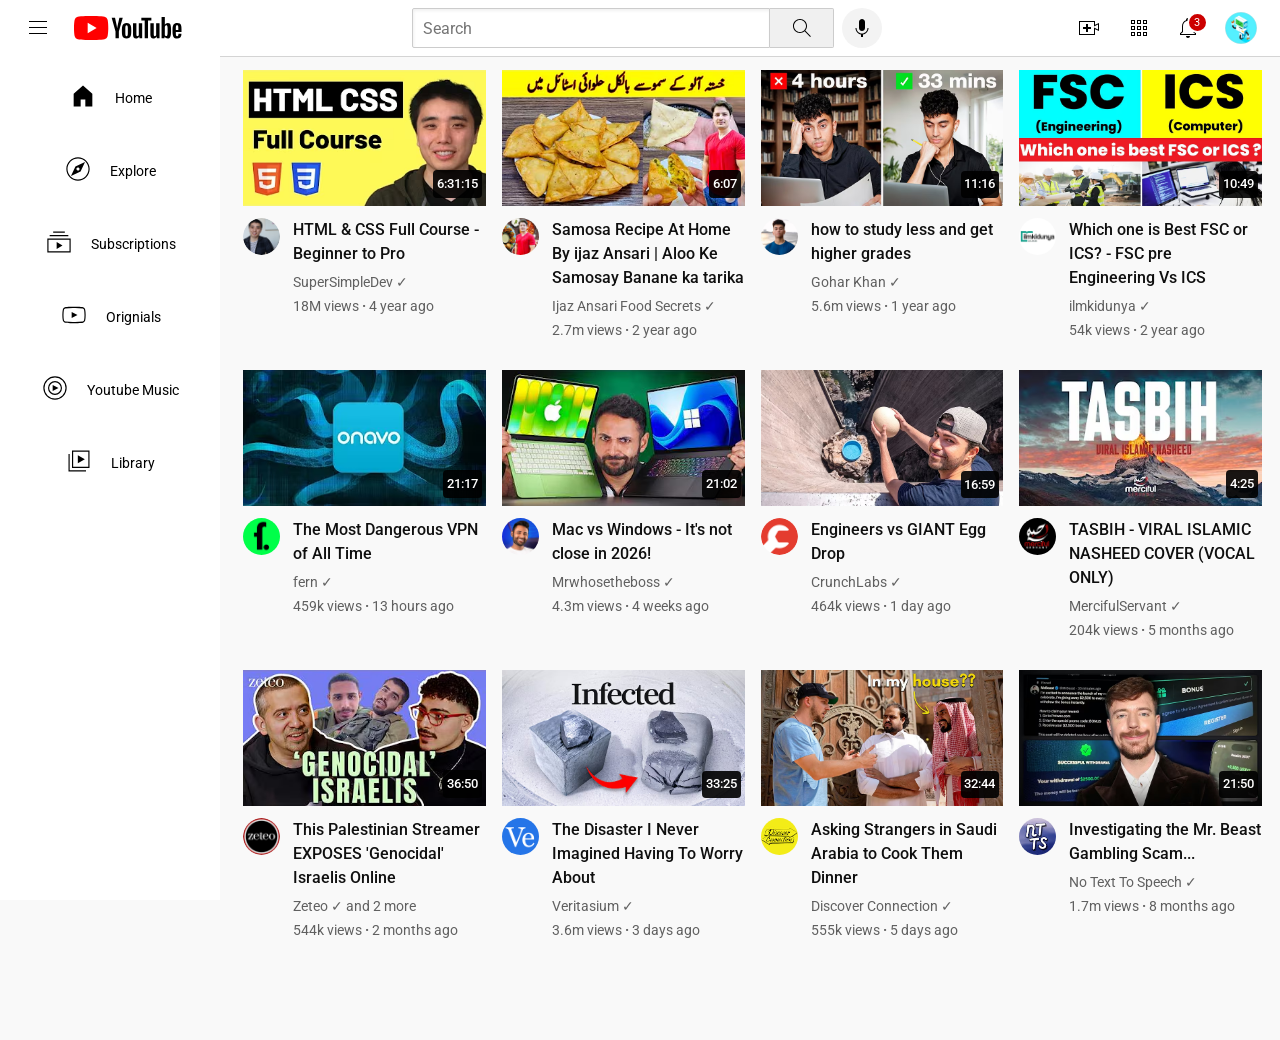
==== index.html @ 082766e8 "initial commit" ====
<!doctype html>
<html lang="en">
  <head>
    <meta charset="UTF-8" />
    <meta name="viewport" content="width=device-width, initial-scale=1.0" />
    <title>Youtube.com clone</title>

    <link rel="preconnect" href="https://fonts.googleapis.com" />
    <link rel="preconnect" href="https://fonts.gstatic.com" crossorigin />
    <link
      href="https://fonts.googleapis.com/css2?family=Roboto:wght@400;500;700&display=swap"
      rel="stylesheet"
    />
    <link rel="stylesheet" href="styles/video.css" />
    <link rel="stylesheet" href="styles/header.css" />
    <link rel="stylesheet" href="styles/general.css" />
    <link rel="stylesheet" href="styles/sidebar.css" />
  </head>

  <body>
    <header class="header">
      <div class="left-section">
        <div class="menu-container">
          <img
            class="hamburger-menu"
            src="yt-icons/hamburger-menu.svg"
            alt="Hamburger Icon"
          />
          <div class="tooltips">Menu</div>
        </div>
        <div class="youtube-logo-container">
          <a class="youtube-logo-link" href="youtube.html">
            <img
              class="youtube-logo"
              src="yt-icons/youtube-logo.svg"
              alt="Youtube Icon"
            />
          </a>
          <div class="tooltips">Youtube Home</div>
        </div>
      </div>
      <div class="middle-section">
        <input type="text" placeholder="Search" class="yt-search-bar" />
        <button class="search-btn">
          <img
            class="search-icon"
            src="yt-icons/search.svg"
            alt="Search Icon"
          />
          <div class="tooltips">Search</div>
        </button>
        <button class="voice-search-btn">
          <img
            class="voice-search-icon"
            src="yt-icons/voice-search-icon.svg"
            alt="Voice Search Icon"
          />
          <div class="tooltips">Search with your voice</div>
        </button>
      </div>
      <div class="right-section">
        <div class="upload-icon-container">
          <img
            class="yt-upload-icon"
            src="yt-icons/upload.svg"
            alt="Youtube Upload Icon"
          />
          <div class="tooltips">Create</div>
        </div>
        <div class="apps-icon-container">
          <img
            class="yt-app-icon"
            src="yt-icons/youtube-apps.svg"
            alt="Youtube Apps Icon"
          />
          <div class="tooltips">YouTube apps</div>
        </div>
        <div class="notifications-container">
          <img
            class="yt-notification-icon"
            src="yt-icons/notifications.svg"
            alt="Youtube Notification Icon"
          />
          <p class="notification-count">3</p>
          <div class="tooltips">Notifications</div>
        </div>
        <img
          class="user-profile-logo"
          src="yt-author-logo/my-profile.png"
          alt="My Youtube Profile Icon"
          title="Account"
        />
      </div>
    </header>

    <nav class="sidebar">
      <div class="sidebar-link">
        <img src="yt-icons/home.svg" alt="Home Sidebar Link" />
        <div>Home</div>
      </div>
      <div class="sidebar-link">
        <img src="yt-icons/explore.svg" alt="Explore Sidebar Link" />
        <div>Explore</div>
      </div>
      <div class="sidebar-link">
        <img src="yt-icons/subscriptions.svg" alt="Subscription Sidebar Link" />
        <div>Subscriptions</div>
      </div>
      <div class="sidebar-link">
        <img src="yt-icons/originals.svg" alt="Original Sidebar Link" />
        <div>Orignials</div>
      </div>
      <div class="sidebar-link">
        <img
          src="yt-icons/youtube-music.svg"
          alt="Youtube Music Sidebar Link"
        />
        <div>Youtube Music</div>
      </div>
      <div class="sidebar-link">
        <img src="yt-icons/library.svg" alt="Youtube Library Sidebar Link" />
        <div>Library</div>
      </div>
    </nav>

    <main>
      <section class="video-grid">
        <div class="yt-video-preview">
          <div class="thumbnail-container">
            <a href="videos/video1.html" target="_blank">
              <img
                class="thumbnails"
                src="thumbnails/thumbnail-1.jpg"
                alt="video-thumbnail"
              />
            </a>
            <div class="video-time">6:31:15</div>
          </div>
          <div class="video-info-grid">
            <div class="channel-info-container">
              <a href="https://www.youtube.com/@SuperSimpleDev">
                <img
                  src="yt-author-logo/yt-author-logo1.jpg"
                  alt="author-logo"
                  class="yt-author-logo"
                />
                <div class="channel-pic-ut">
                  <img
                    src="yt-author-logo/yt-author-logo1.jpg"
                    alt="author-logo"
                  />
                  <div class="channel-text-ut">
                    <p class="ut-yt-name">SuperSimpleDev</p>
                    <p class="ut-subscriber-count">794k subscribers</p>
                  </div>
                </div>
              </a>
            </div>
            <div class="video-info">
              <a href="videos/video1.html" target="_blank">
                <p class="yt-video-title">
                  HTML & CSS Full Course - Beginner to Pro
                </p>
              </a>

              <a href="https://www.youtube.com/@SuperSimpleDev">
                <p class="yt-video-author">SuperSimpleDev &#10003;</p>
              </a>
              <p class="yt-video-stats">18M views <b>&#183;</b> 4 year ago</p>
            </div>
          </div>
        </div>
        <div class="yt-video-preview">
          <div class="thumbnail-container">
            <a href="videos/video2.html" target="_blank">
              <img
                class="thumbnails"
                src="thumbnails/thumbnail-2.jpg"
                alt="video-thumbnail"
              />
            </a>
            <div class="video-time">6:07</div>
          </div>
          <div class="video-info-grid">
            <div class="channel-info-container">
              <a href="https://www.youtube.com/@IjazAnsariFoodSecrets">
                <img
                  src="yt-author-logo/yt-author-logo2.jpg"
                  alt="author-logo"
                  class="yt-author-logo"
                />
              </a>
              <div class="channel-pic-ut">
                <img
                  src="yt-author-logo/yt-author-logo2.jpg"
                  alt="author-logo"
                />
                <div class="channel-text-ut">
                  <p class="ut-yt-name">Ijaz Ansari Food Secrets</p>
                  <p class="ut-subscriber-count">8.06M subscribers</p>
                </div>
              </div>
            </div>
            <div class="video-info">
              <a href="videos/video2.html" target="_blank">
                <p class="yt-video-title">
                  Samosa Recipe At Home By ijaz Ansari | Aloo Ke Samosay Banane
                  ka tarika
                </p>
              </a>
              <a href="https://www.youtube.com/@IjazAnsariFoodSecrets">
                <p class="yt-video-author">Ijaz Ansari Food Secrets &#10003;</p>
              </a>
              <p class="yt-video-stats">2.7m views <b>&#183;</b> 2 year ago</p>
            </div>
          </div>
        </div>
        <div class="yt-video-preview">
          <div class="thumbnail-container">
            <a href="videos/video3.html" target="_blank">
              <img
                class="thumbnails"
                src="thumbnails/thumbnail-3.jpg"
                alt="video-thumbnail"
              />
            </a>
            <div class="video-time">11:16</div>
          </div>
          <div class="video-info-grid">
            <div class="channel-info-container">
              <a href="https://www.youtube.com/@goharsguide">
                <img
                  src="yt-author-logo/yt-author-logo3.jpg"
                  alt="author-logo"
                  class="yt-author-logo"
                />
              </a>
              <div class="channel-pic-ut">
                <img
                  src="yt-author-logo/yt-author-logo3.jpg"
                  alt="author-logo"
                />
                <div class="channel-text-ut">
                  <p class="ut-yt-name">Gohar Khan</p>
                  <p class="ut-subscriber-count">7.58M subscribers</p>
                </div>
              </div>
            </div>
            <div class="video-info">
              <a href="videos/video3.html" target="_blank">
                <p class="yt-video-title">
                  how to study less and get higher grades
                </p>
              </a>
              <a href="https://www.youtube.com/@goharsguide">
                <p class="yt-video-author">Gohar Khan &#10003;</p>
              </a>
              <p class="yt-video-stats">5.6m views <b>&#183;</b> 1 year ago</p>
            </div>
          </div>
        </div>
        <div class="yt-video-preview">
          <div class="thumbnail-container">
            <a href="videos/video4.html" target="_blank">
              <img
                class="thumbnails"
                src="thumbnails/thumbnail-4.jpg"
                alt="video-thumbnail"
              />
            </a>
            <div class="video-time">10:49</div>
          </div>
          <div class="video-info-grid">
            <div class="channel-info-container">
              <a href="https://www.youtube.com/@ilmkidunyaofficial">
                <img
                  src="yt-author-logo/yt-author-logo4.jpg"
                  alt="author-logo"
                  class="yt-author-logo"
                />
              </a>
              <div class="channel-pic-ut">
                <img
                  src="yt-author-logo/yt-author-logo4.jpg"
                  alt="author-logo"
                />
                <div class="channel-text-ut">
                  <p class="ut-yt-name">ilmkidunya</p>
                  <p class="ut-subscriber-count">2.68M subscribers</p>
                </div>
              </div>
            </div>
            <div class="video-info">
              <a href="videos/video4.html" target="_blank">
                <p class="yt-video-title">
                  Which one is Best FSC or ICS? - FSC pre Engineering Vs ICS
                </p>
              </a>
              <a href="https://www.youtube.com/@ilmkidunyaofficial">
                <p class="yt-video-author">ilmkidunya &#10003;</p>
              </a>
              <p class="yt-video-stats">54k views <b>&#183;</b> 2 year ago</p>
            </div>
          </div>
        </div>

        <div class="yt-video-preview">
          <div class="thumbnail-container">
            <a href="videos/video5.html" target="_blank">
              <img
                class="thumbnails"
                src="thumbnails/thumbnail-5.jpg"
                alt="video-thumbnail"
              />
            </a>
            <div class="video-time">21:17</div>
          </div>
          <div class="video-info-grid">
            <div class="channel-info-container">
              <a href="https://www.youtube.com/@fern-tv">
                <img
                  src="yt-author-logo/yt-author-logo5.jpg"
                  alt="author-logo"
                  class="yt-author-logo"
                />
              </a>
              <div class="channel-pic-ut">
                <img
                  src="yt-author-logo/yt-author-logo5.jpg"
                  alt="author-logo"
                />
                <div class="channel-text-ut">
                  <p class="ut-yt-name">fern</p>
                  <p class="ut-subscriber-count">4.89M subscribers</p>
                </div>
              </div>
            </div>
            <div class="video-info">
              <a href="videos/video5.html" target="_blank">
                <p class="yt-video-title">The Most Dangerous VPN of All Time</p>
              </a>
              <a href="https://www.youtube.com/@fern-tv">
                <p class="yt-video-author">fern &#10003;</p>
              </a>
              <p class="yt-video-stats">
                459k views <b>&#183;</b> 13 hours ago
              </p>
            </div>
          </div>
        </div>
        <div class="yt-video-preview">
          <div class="thumbnail-container">
            <a href="videos/video6.html" target="_blank">
              <img
                class="thumbnails"
                src="thumbnails/thumbnail-6.jpg"
                alt="video-thumbnail"
              />
            </a>
            <div class="video-time">21:02</div>
          </div>
          <div class="video-info-grid">
            <div class="channel-info-container">
              <a href="https://www.youtube.com/@Mrwhosetheboss">
                <img
                  src="yt-author-logo/yt-author-logo6.jpg"
                  alt="author-logo"
                  class="yt-author-logo"
                />
              </a>
              <div class="channel-pic-ut">
                <img
                  src="yt-author-logo/yt-author-logo6.jpg"
                  alt="author-logo"
                />
                <div class="channel-text-ut">
                  <p class="ut-yt-name">Mrwhosetheboss</p>
                  <p class="ut-subscriber-count">22.5M subscribers</p>
                </div>
              </div>
            </div>
            <div class="video-info">
              <a href="videos/video6.html" target="_blank">
                <p class="yt-video-title">
                  Mac vs Windows - It's not close in 2026!
                </p>
              </a>
              <a href="https://www.youtube.com/@Mrwhosetheboss">
                <p class="yt-video-author">Mrwhosetheboss &#10003;</p>
              </a>
              <p class="yt-video-stats">4.3m views <b>&#183;</b> 4 weeks ago</p>
            </div>
          </div>
        </div>
        <div class="yt-video-preview">
          <div class="thumbnail-container">
            <a href="videos/video7.html" target="_blank">
              <img
                class="thumbnails"
                src="thumbnails/thumbnail-7.jpg"
                alt="video-thumbnail"
              />
            </a>
            <div class="video-time">16:59</div>
          </div>
          <div class="video-info-grid">
            <div class="channel-info-container">
              <a href="https://www.youtube.com/@CrunchLabs">
                <img
                  src="yt-author-logo/yt-author-logo7.jpg"
                  alt="author-logo"
                  class="yt-author-logo"
                />
              </a>
              <div class="channel-pic-ut">
                <img
                  src="yt-author-logo/yt-author-logo7.jpg"
                  alt="author-logo"
                />
                <div class="channel-text-ut">
                  <p class="ut-yt-name">CrunchLabs</p>
                  <p class="ut-subscriber-count">2.79M subscribers</p>
                </div>
              </div>
            </div>
            <div class="video-info">
              <a href="videos/video7.html" target="_blank">
                <p class="yt-video-title">Engineers vs GIANT Egg Drop</p>
              </a>
              <a href="https://www.youtube.com/@CrunchLabs">
                <p class="yt-video-author">CrunchLabs &#10003;</p>
              </a>
              <p class="yt-video-stats">464k views <b>&#183;</b> 1 day ago</p>
            </div>
          </div>
        </div>
        <div class="yt-video-preview">
          <div class="thumbnail-container">
            <a href="videos/video8.html" target="_blank">
              <img
                class="thumbnails"
                src="thumbnails/thumbnail-8.jpg"
                alt="video-thumbnail"
              />
            </a>
            <div class="video-time">4:25</div>
          </div>
          <div class="video-info-grid">
            <div class="channel-info-container">
              <a href="https://www.youtube.com/@TheMercifulServant">
                <img
                  src="yt-author-logo/yt-author-logo8.jpg"
                  alt="author-logo"
                  class="yt-author-logo"
                />
              </a>
              <div class="channel-pic-ut">
                <img
                  src="yt-author-logo/yt-author-logo8.jpg"
                  alt="author-logo"
                />
                <div class="channel-text-ut">
                  <p class="ut-yt-name">MercifulServant</p>
                  <p class="ut-subscriber-count">4.72M subscribers</p>
                </div>
              </div>
            </div>
            <div class="video-info">
              <a href="videos/video8.html" target="_blank">
                <p class="yt-video-title">
                  TASBIH - VIRAL ISLAMIC NASHEED COVER (VOCAL ONLY)
                </p>
              </a>
              <a href="https://www.youtube.com/@TheMercifulServant">
                <p class="yt-video-author">MercifulServant &#10003;</p>
              </a>
              <p class="yt-video-stats">
                204k views <b>&#183;</b> 5 months ago
              </p>
            </div>
          </div>
        </div>
        <div class="yt-video-preview">
          <div class="thumbnail-container">
            <a href="videos/video9.html" target="_blank">
              <img
                class="thumbnails"
                src="thumbnails/thumbnail-9.jpg"
                alt="video-thumbnail"
              />
            </a>
            <div class="video-time">36:50</div>
          </div>
          <div class="video-info-grid">
            <div class="channel-info-container">
              <a href="https://www.youtube.com/@zeteo">
                <img
                  src="yt-author-logo/yt-author-logo9.jpg"
                  alt="author-logo"
                  class="yt-author-logo"
                />
              </a>
              <div class="channel-pic-ut">
                <img
                  src="yt-author-logo/yt-author-logo9.jpg"
                  alt="author-logo"
                />
                <div class="channel-text-ut">
                  <p class="ut-yt-name">Zeteo</p>
                  <p class="ut-subscriber-count">1.95M subscribers</p>
                </div>
              </div>
            </div>
            <div class="video-info">
              <a href="videos/video9.html" target="_blank">
                <p class="yt-video-title">
                  This Palestinian Streamer EXPOSES 'Genocidal' Israelis Online
                </p>
              </a>
              <a href="https://www.youtube.com/@zeteo">
                <p class="yt-video-author">Zeteo &#10003; and 2 more</p>
              </a>
              <p class="yt-video-stats">
                544k views <b>&#183;</b> 2 months ago
              </p>
            </div>
          </div>
        </div>
        <div class="yt-video-preview">
          <div class="thumbnail-container">
            <a href="videos/video10.html" target="_blank">
              <img
                class="thumbnails"
                src="thumbnails/thumbnail-10.jpg"
                alt="video-thumbnail"
              />
            </a>
            <div class="video-time">33:25</div>
          </div>
          <div class="video-info-grid">
            <div class="channel-info-container">
              <a href="https://www.youtube.com/@veritasium">
                <img
                  src="yt-author-logo/yt-author-logo10.jpg"
                  alt="author-logo"
                  class="yt-author-logo"
                />
              </a>
              <div class="channel-pic-ut">
                <img
                  src="yt-author-logo/yt-author-logo10.jpg"
                  alt="author-logo"
                />
                <div class="channel-text-ut">
                  <p class="ut-yt-name">Veritasium</p>
                  <p class="ut-subscriber-count">20.7M subscribers</p>
                </div>
              </div>
            </div>
            <div class="video-info">
              <a href="videos/video10.html" target="_blank">
                <p class="yt-video-title">
                  The Disaster I Never Imagined Having To Worry About
                </p>
              </a>
              <a href="https://www.youtube.com/@veritasium">
                <p class="yt-video-author">Veritasium &#10003;</p>
              </a>
              <p class="yt-video-stats">3.6m views <b>&#183;</b> 3 days ago</p>
            </div>
          </div>
        </div>
        <div class="yt-video-preview">
          <div class="thumbnail-container">
            <a href="videos/video11.html" target="_blank">
              <img
                class="thumbnails"
                src="thumbnails/thumbnail-11.jpg"
                alt="video-thumbnail"
              />
            </a>
            <div class="video-time">32:44</div>
          </div>
          <div class="video-info-grid">
            <div class="channel-info-container">
              <a href="https://www.youtube.com/@DiscoverConnection">
                <img
                  src="yt-author-logo/yt-author-logo11.jpg"
                  alt="author-logo"
                  class="yt-author-logo"
                />
              </a>
              <div class="channel-pic-ut">
                <img
                  src="yt-author-logo/yt-author-logo11.jpg"
                  alt="author-logo"
                />
                <div class="channel-text-ut">
                  <p class="ut-yt-name">Discover Connection</p>
                  <p class="ut-subscriber-count">1.6M subscribers</p>
                </div>
              </div>
            </div>
            <div class="video-info">
              <a href="videos/video11.html" target="_blank">
                <p class="yt-video-title">
                  Asking Strangers in Saudi Arabia to Cook Them Dinner
                </p>
              </a>
              <a href="https://www.youtube.com/@DiscoverConnection">
                <p class="yt-video-author">Discover Connection &#10003;</p>
              </a>
              <p class="yt-video-stats">555k views <b>&#183;</b> 5 days ago</p>
            </div>
          </div>
        </div>
        <div class="yt-video-preview">
          <div class="thumbnail-container">
            <a href="videos/video12.html" target="_blank">
              <img
                class="thumbnails"
                src="thumbnails/thumbnail-12.jpg"
                alt="video-thumbnail"
              />
            </a>
            <div class="video-time">21:50</div>
          </div>
          <div class="video-info-grid">
            <div class="channel-info-container">
              <a href="https://www.youtube.com/@NoTextToSpeech">
                <img
                  src="yt-author-logo/yt-author-logo12.jpg"
                  alt="author-logo"
                  class="yt-author-logo"
                />
              </a>
              <div class="channel-pic-ut">
                <img
                  src="yt-author-logo/yt-author-logo12.jpg"
                  alt="author-logo"
                />
                <div class="channel-text-ut">
                  <p class="ut-yt-name">No Text To Speech</p>
                  <p class="ut-subscriber-count">1.64M subscribers</p>
                </div>
              </div>
            </div>
            <div class="video-info">
              <a href="videos/video12.html" target="_blank">
                <p class="yt-video-title">
                  Investigating the Mr. Beast Gambling Scam...
                </p>
              </a>
              <a href="https://www.youtube.com/@NoTextToSpeech">
                <p class="yt-video-author">No Text To Speech &#10003;</p>
              </a>
              <p class="yt-video-stats">
                1.7m views <b>&#183;</b> 8 months ago
              </p>
            </div>
          </div>
        </div>
      </section>
    </main>
  </body>
</html>
---- styles/video.css ----
.video-grid {
  display: grid;
  grid-template-columns: 1fr;
  column-gap: 16px;
  row-gap: 30px;
}

@media (min-width: 550px) {
  .video-grid {
    grid-template-columns: 1fr 1fr;
  }
}

@media (min-width: 870px) and (max-width: 1209px) {
  .video-grid {
    grid-template-columns: 1fr 1fr 1fr;
  }
}

@media (min-width: 1000px) {
  .yt-video-title {
    font-size: 19px;
    line-height: 24px;
  }

  .yt-video-author,
  .yt-video-stats {
    font-size: 15px;
  }
}

@media (min-width: 1210px) and (max-width: 1479px) {
  .video-grid {
    grid-template-columns: repeat(4, 1fr);
  }
}

@media (min-width: 1480px) {
  .video-grid {
    grid-template-columns: repeat(5, 1fr);
  }
}


.video-info-grid {
  display: grid;
  grid-template-columns: 50px 1fr;
}

.thumbnail-container {
  position: relative;
}

.thumbnails {
  width: 100%;
  display: block;
}

.video-time {
  position: absolute;
  bottom: 8px;
  right: 4px;
  background-color: rgba(0, 0, 0, 0.9);
  color: white;
  padding: 3.8px;
  border-radius: 4px;
  font-size: 13px;
  font-weight: 500;
}

.channel-info-container {
  margin-top: 12px;
  position: relative;
}

.channel-text-ut {
  margin-left: 8px;
  font-size: 13px;
}

.channel-pic-ut {
  position: absolute;
  background-color: rgb(255, 255, 255);
  border-radius: 5px;
  box-shadow: 0px 0px 3px rgba(0, 0, 0, 0.25);
  display: flex;
  padding: 15px;
  opacity: 0;
  pointer-events: none;
  transition: opacity 0.3s;
  white-space: nowrap;
}

.channel-info-container:hover .channel-pic-ut {
  opacity: 1;
}

.channel-pic-ut img {
  width: 50px;
  object-fit: cover;
  aspect-ratio: 1/1;
  border-radius: 50%;
}

.ut-yt-name {
  font-weight: 700;
  text-decoration: none;
  color: black;
}

.ut-subscriber-count {
  color: rgb(96, 96, 96);
}

.yt-author-logo {
  width: 37px;
  border-radius: 50%;
}

.video-info {
  margin-top: 12px;
}

.video-info a {
  text-decoration: none;
}

.yt-video-title {
  color: rgb(15, 15, 15);
  font-weight: 500;
  font-size: 16px;
}

.yt-video-author,
.yt-video-stats {
  color: rgb(96, 96, 96);
  font-size: 14px;
}

.yt-video-author {
  margin-top: 6px;
}

.yt-video-stats {
  margin-top: 4px;
}
---- styles/header.css ----
.header {
  height: 56px;
  padding: 0 16px;
  display: flex;
  justify-content: space-between;
  position: fixed;
  left: 0px;
  right: 0px;
  top: 0px;
  background-color: white;
  border-bottom: 1px solid rgb(212, 212, 212);
  z-index: 100;
}

@media (max-width: 600px) {
  .header {
    padding: 0 8px;
    height: 50px;
  }
}


.left-section {
  display: flex;
  align-items: center;
}

.youtube-logo-link {
  display: flex;
  align-items: center;
}

.menu-container,
.youtube-logo-container,
.upload-icon-container,
.apps-icon-container,
.notifications-container {
  position: relative;
  display: flex;
  justify-content: center;
  align-items: center;
}

.menu-container .tooltips {
  position: absolute;
  background-color: rgba(96, 96, 96, 0.9);
  color: white;
  font-size: 12px;
  padding: 4px 8px;
  border-radius: 2px;
  left: 55px;
  bottom: 8px;
  opacity: 0;
  white-space: nowrap;
  pointer-events: none;
  transition: opacity 0.15s;
  z-index: 1000;
}

.menu-container:hover .tooltips {
  opacity: 1;
}

.youtube-logo-container .tooltips {
  position: absolute;
  background-color: rgba(96, 96, 96, 0.9);
  color: white;
  font-size: 12px;
  padding: 4px 8px;
  border-radius: 2px;
  left: 50%;
  transform: translateX(-50%);
  bottom: -38px;
  white-space: nowrap;
  opacity: 0;
  pointer-events: none;
  transition: opacity 0.15s;
}

.youtube-logo-container:hover .tooltips {
  opacity: 1;
}

.hamburger-menu {
  margin: 0 24px 0 10px;
  height: 24px;
  cursor: pointer;
}

.youtube-logo {
  height: 24px;
}

@media (max-width: 600px) {
  .hamburger-menu {
    margin: 0 10px 0 0;
    height: 20px;
  }
.youtube-logo {
    height: 20px;
    margin-left: 5px;
  }
}

.middle-section {
  flex: 1;
  margin-left: 60px;
  margin-right: 25px;
  max-width: 470px;
  display: flex;
  align-items: center;
}

@media (max-width: 600px) {
  .middle-section {
    margin-left: 10px;
  }
}

.yt-search-bar {
  flex: 1;
  height: 40px;
  padding-left: 10px;
  font-size: 16px;
  border: 1px solid rgb(204, 204, 204);
  border-radius: 2px 0 0 2px;
  box-shadow: inset 1px 2px 3px rgba(0, 0, 0, 0.06);
  width: 0;
  box-sizing: border-box;
  outline: none;
}

.yt-search-bar::placeholder {
  font-size: 16px;
}

.yt-search-bar:focus {
  border: 1px solid rgb(16, 107, 255);
}

.search-btn {
  height: 40px;
  width: 64px;
  background-color: rgb(240, 240, 240);
  border: 1px solid rgb(204, 204, 204);
  border-left: none;
  position: relative; 
  cursor: pointer;
  border-radius: 0 2px 2px 0;
  margin-right: 8px;
  display: flex;
  justify-content: center;
  align-items: center;
  box-sizing: border-box;
}

.search-icon {
  height: 24px;
}

.voice-search-icon {
  height: 24px;
}

.voice-search-btn {
  height: 40px;
  width: 40px;
  border: none;
  background-color: rgb(243, 243, 243);
  position: relative; 
  border-radius: 50%;
  cursor: pointer;
  display: flex;
  justify-content: center;
  align-items: center;
}

.right-section {
  width: 180px;
  display: flex;
  justify-content: space-between;
  align-items: center;
  margin-right: 6.8px;
  @media (max-width: 600px) {
    width: auto;
    margin-right: 0;
  }
  flex-shrink: 0;
}

.search-btn .tooltips,
.voice-search-btn .tooltips,
.upload-icon-container .tooltips,
.apps-icon-container .tooltips,
.notifications-container .tooltips {
  position: absolute;
  background-color: rgba(96, 96, 96, 0.9);
  color: white;
  font-size: 12px;
  padding: 4px 8px;
  border-radius: 2px;
  bottom: -38px; 
  white-space: nowrap;
  left: 50%;
  opacity: 0;
  pointer-events: none;
  transition: opacity 0.15s;
  z-index: 1000;
}

.search-btn:hover .tooltips,
.voice-search-btn:hover .tooltips,
.upload-icon-container:hover .tooltips,
.apps-icon-container:hover .tooltips,
.notifications-container:hover .tooltips {
  opacity: 1;
}

@media (max-width: 600px) {
  .upload-icon-container, .apps-icon-container, .notifications-container {
    display: none;
  }
  .right-section .user-profile-logo {
    margin-left: auto;
  }
}

.yt-upload-icon {
  height: 24px;
  cursor: pointer;
}

.yt-app-icon {
  height: 24px;
  cursor: pointer;

}

.notifications-container {
  position: relative;
}

.yt-notification-icon {
  height: 24px;
  cursor: pointer;
}

.notification-count {
  box-sizing: border-box;
  display: flex;
  justify-content: center;
  align-items: center;
  width: 21px;
  height: 21px;
  position: absolute;
  top: -4px;
  right: -8px;
  background-color: rgb(204, 0, 0);
  color: white;
  border-radius: 50%;
  font-size: 11px;
  border: 2px solid white;
  cursor: pointer;
}

.user-profile-logo {
  height: 32px;
  aspect-ratio: 1/1;
  object-fit: cover;
  border-radius: 50%;
  cursor: pointer;
}
---- styles/general.css ----
body {
  padding-top: 70px;
  background-color: rgb(249, 249, 249);
  padding-bottom: 100px;
  padding-right: 18px;
}

@media (max-width: 600px) {
  body {
    padding-top: 50px;
    padding-left: 17px;
    padding-right: 18px;
  }
}

@media (min-width: 601px) {
  body {
    padding-left: 95px;
  }
}

@media (min-width: 1210.1px) {
  body {
    padding-left: 243px;
  }
}

* {
  font-family: Roboto, Arial, sans-serif;
  margin: 0;
  line-height: 20px;
}
---- styles/sidebar.css ----
@media (max-width: 1210px) {
  .sidebar {
    position: fixed;
    background-color: rgb(255, 255, 255);
    left: 0px;
    bottom: 0px;
    width: 72px;
    top: 56px;
    z-index: 200;
    padding-top: 5px;
  }

  .sidebar-link {
    height: 73px;
    cursor: pointer;
    display: flex;
    align-items: center;
    justify-content: center;
    flex-direction: column;
  }

  .sidebar-link:hover {
    background-color: rgb(238, 238, 238);
  }

  .sidebar-link img {
    height: 24px;
    margin-bottom: 3px;
  }

  .sidebar-link div {
    font-size: 10px;
  }
}

@media (max-width: 600px) {
  .sidebar {
    display: none;
  }
}

@media (min-width: 1210.1px) {
  .sidebar {
    position: fixed;
    background-color: rgb(255, 255, 255);
    left: 0px;
    bottom: 0px;
    width: 220px;
    top: 56px;
    z-index: 200;
    padding-top: 5px;
  }

  .sidebar-link {
    height: 73px;
    cursor: pointer;
    display: flex;
    align-items: center;
    justify-content: center;
    flex-direction: row;
  }

  .sidebar-link:hover {
    background-color: rgb(238, 238, 238);
  }

  .sidebar-link img {
    height: 28px;
    margin-bottom: 3px;
  }

  .sidebar-link div {
    font-size: 14px;
    margin-left: 18px;
  }
}
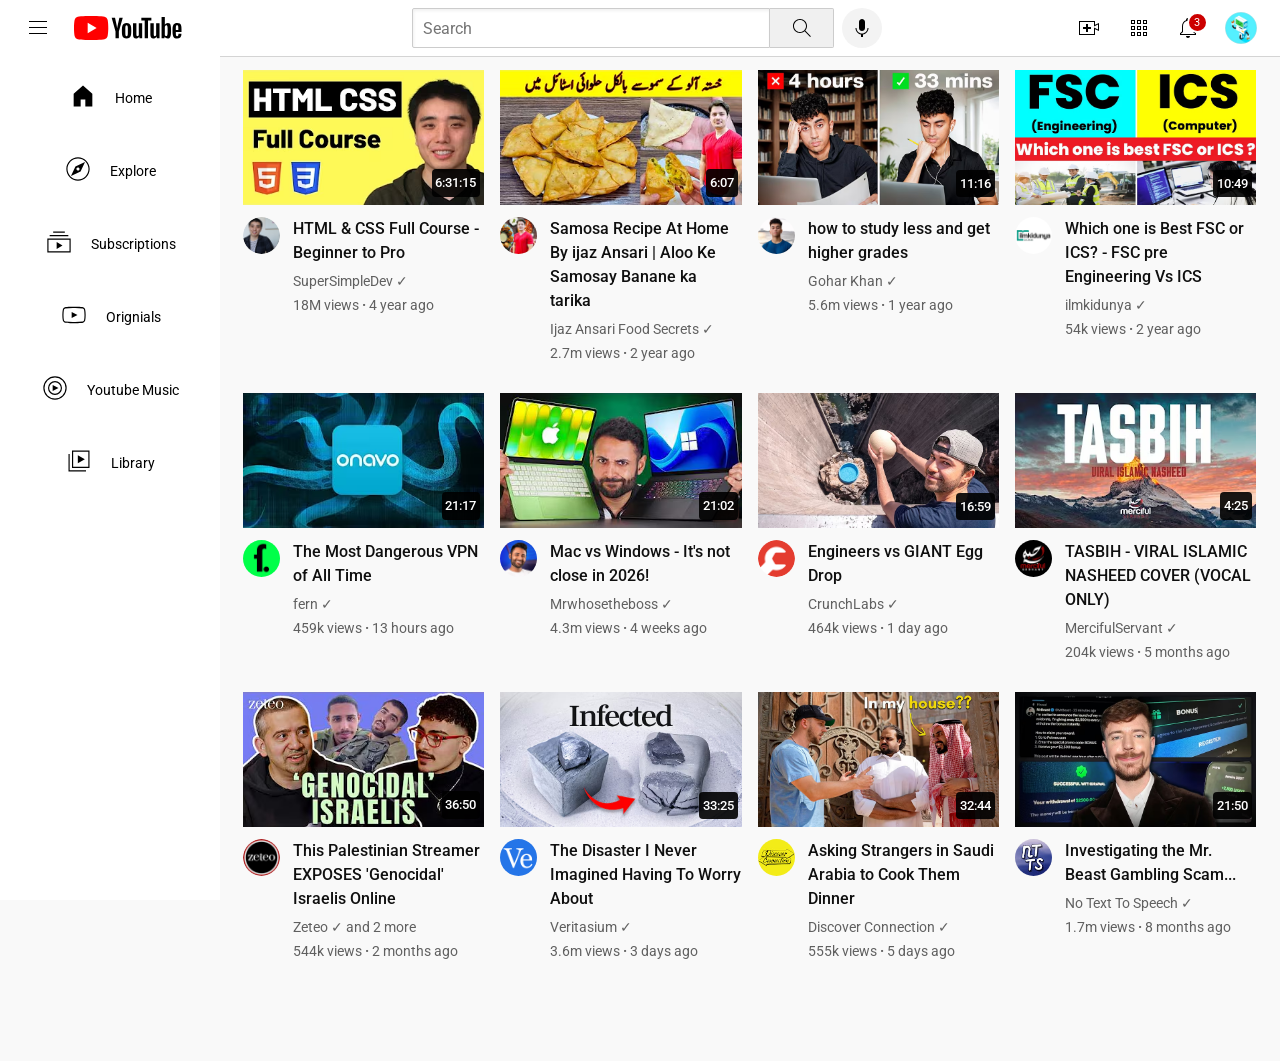
==== commit a4d4ec39: "home-link issue fix" ====
--- a/index.html
+++ b/index.html
@@ -29,7 +29,7 @@
           <div class="tooltips">Menu</div>
         </div>
         <div class="youtube-logo-container">
-          <a class="youtube-logo-link" href="youtube.html">
+          <a class="youtube-logo-link" href="index.html">
             <img
               class="youtube-logo"
               src="yt-icons/youtube-logo.svg"
--- a/styles/general.css
+++ b/styles/general.css
@@ -8,8 +8,8 @@
 @media (max-width: 600px) {
   body {
     padding-top: 50px;
-    padding-left: 17px;
-    padding-right: 18px;
+    padding-left: 15px;
+    padding-right: 16px;
   }
 }
 
@@ -22,6 +22,7 @@
 @media (min-width: 1210.1px) {
   body {
     padding-left: 243px;
+    padding-right: 24px;
   }
 }
 
